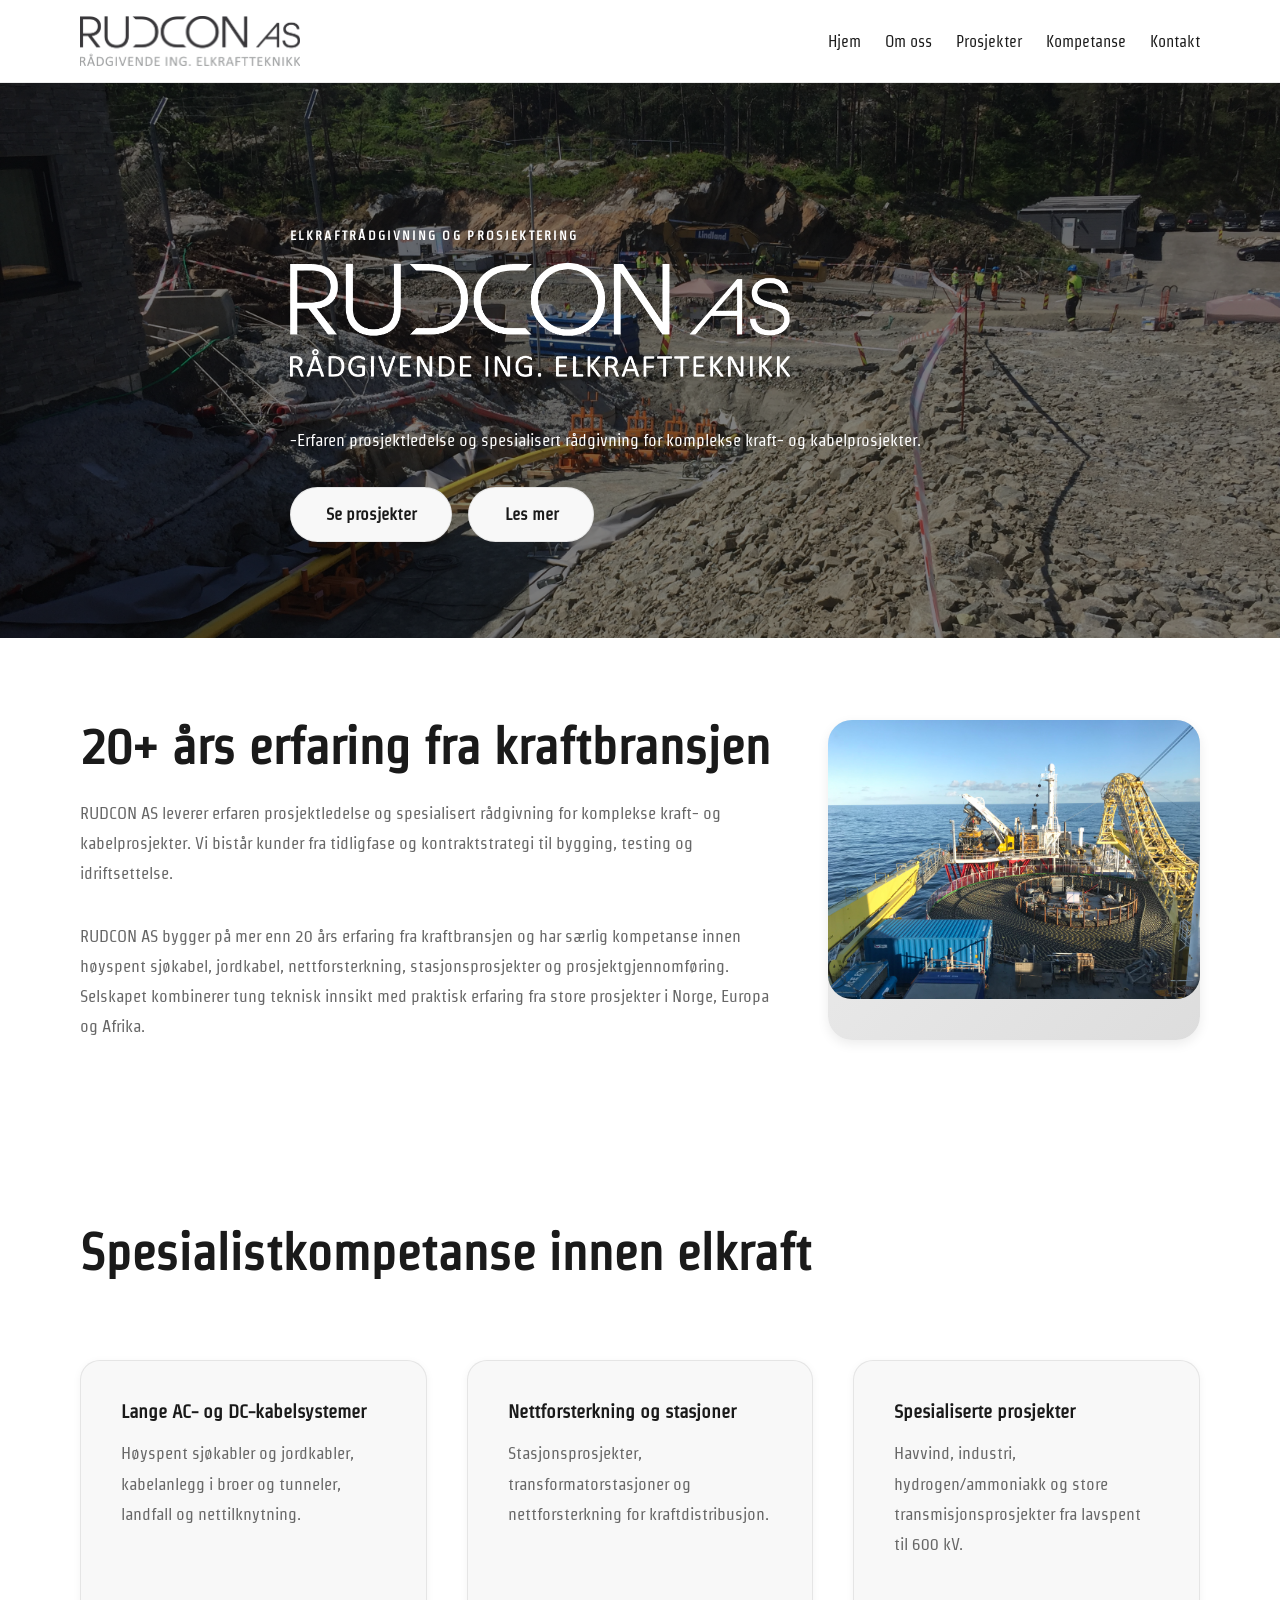
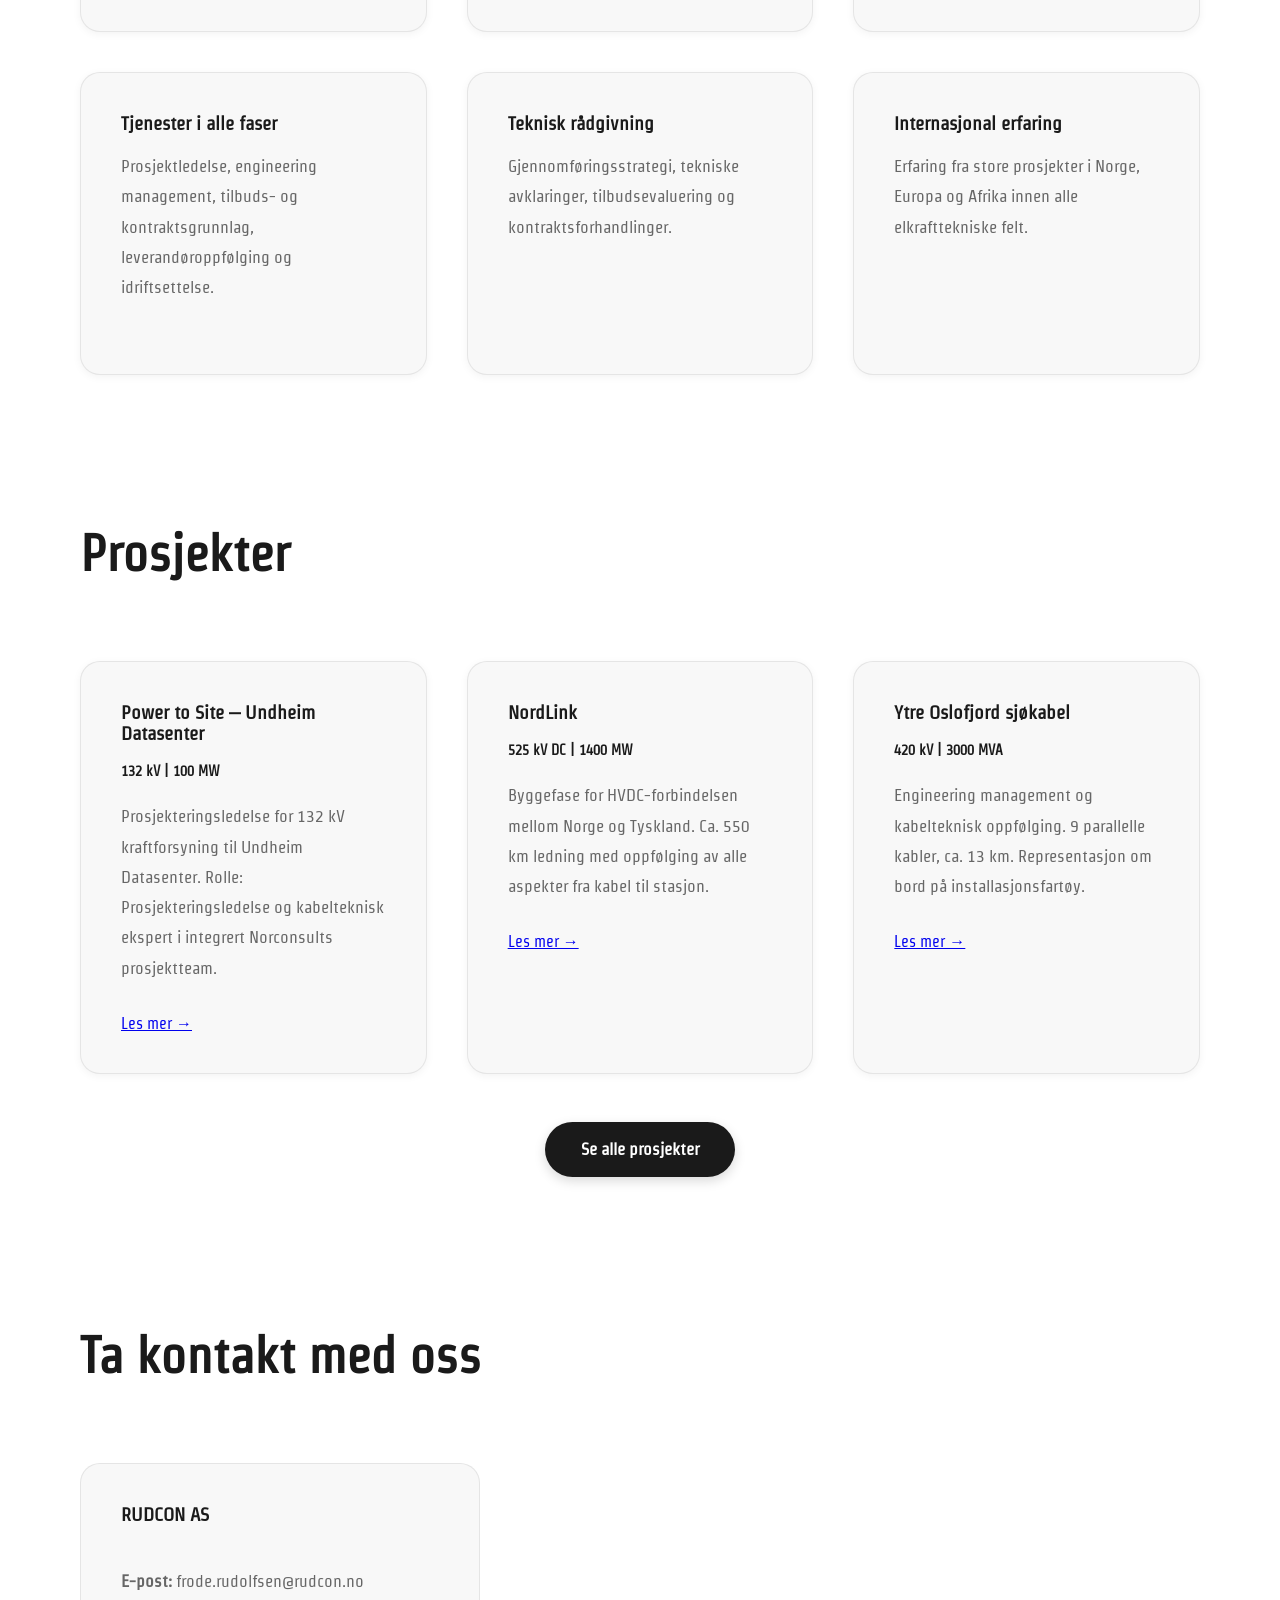
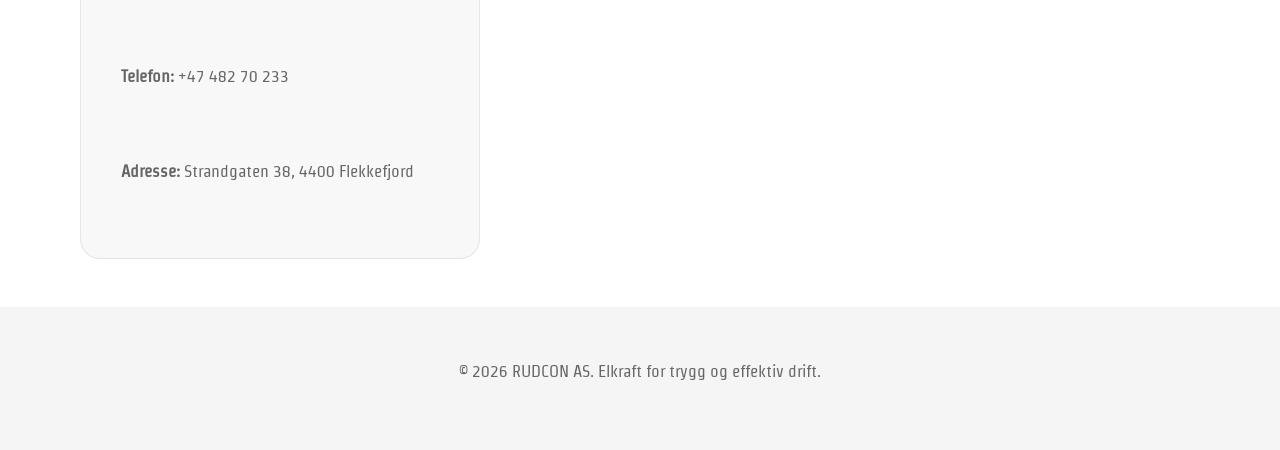
==== index.html @ 4cd3c8d9 "Oppdaterer elkraft-betegnelser" ====
<!DOCTYPE html>
<html lang="no">
  <head>
    <meta charset="UTF-8" />
    <meta name="viewport" content="width=device-width, initial-scale=1.0" />
    <title>RUDCON AS | Elkraft</title>
    <link rel="stylesheet" href="css/style.css" />
    <link rel="preconnect" href="https://fonts.googleapis.com">
    <link rel="preconnect" href="https://fonts.gstatic.com" crossorigin>
    <link href="https://fonts.googleapis.com/css2?family=Strait&display=swap" rel="stylesheet">
  </head>
  <body>
    <header class="site-header">
      <div class="container header-inner">
        <a class="brand" href="#home"><img src="assets/images/Logo RUDCON.PDF ny/RUDCON AS.png" alt="RUDCON AS" /></a>
        <nav class="site-nav" id="siteNav">
          <a href="#home">Hjem</a>
          <a href="#about">Om oss</a>
          <a href="projects.html">Prosjekter</a>
          <a href="#expertise">Kompetanse</a>
          <a href="#contact">Kontakt</a>
        </nav>
        <button class="menu-toggle" id="menuToggle" aria-label="Åpne meny">Meny</button>
      </div>
    </header>

    <main>
      <section class="hero" id="home">
        <div class="container hero-content">
          <p class="eyebrow">Elkraftrådgivning og prosjektering</p>
          <img src="assets/images/Logo RUDCON.PDF ny/RUDCON AS Hvit.png" alt="RUDCON AS" class="hero-logo" />
          <p>-Erfaren prosjektledelse og spesialisert rådgivning for komplekse kraft- og kabelprosjekter. </p>
          <div class="hero-actions">
            <a class="button secondary" href="projects.html">Se prosjekter</a>
            <a class="button secondary" href="#expertise">Les mer</a>
          </div>
        </div>
      </section> 

      <section class="section split" id="about">
        <div class="container split-inner">
          <div>
            <span class="eyebrow">Om RUDCON</span>
            <h2>20+ års erfaring fra kraftbransjen</h2>
            <p>RUDCON AS leverer erfaren prosjektledelse og spesialisert rådgivning for komplekse kraft- og kabelprosjekter. Vi bistår kunder fra tidligfase og kontraktstrategi til bygging, testing og idriftsettelse.</p>
            <p>RUDCON AS bygger på mer enn 20 års erfaring fra kraftbransjen og har særlig kompetanse innen høyspent sjøkabel, jordkabel, nettforsterkning, stasjonsprosjekter og prosjektgjennomføring. Selskapet kombinerer tung teknisk innsikt med praktisk erfaring fra store prosjekter i Norge, Europa og Afrika.</p>
          </div>
          <div class="image-card">
            <img src="assets/images/Prosjektbilder/IMG_7062.JPEG" alt="RUDCON AS team" style="width: 100%; height: 100%; object-fit: cover; border-radius: 1.5rem;" />
          </div>
        </div>
      </section>

      <section class="section" id="expertise">
        <div class="container">
          <div class="section-header">
            <span class="eyebrow">Kompetanseområder</span>
            <h2>Spesialistkompetanse innen elkraft</h2>
          </div>

          <div class="grid cards">
            <article class="card">
              <h3>Lange AC- og DC-kabelsystemer</h3>
              <p>Høyspent sjøkabler og jordkabler, kabelanlegg i broer og tunneler, landfall og nettilknytning.</p>
            </article>
            <article class="card">
              <h3>Nettforsterkning og stasjoner</h3>
              <p>Stasjonsprosjekter, transformatorstasjoner og nettforsterkning for kraftdistribusjon.</p>
            </article>
            <article class="card">
              <h3>Spesialiserte prosjekter</h3>
              <p>Havvind, industri, hydrogen/ammoniakk og store transmisjonsprosjekter fra lavspent til 600 kV.</p>
            </article>
            <article class="card">
              <h3>Tjenester i alle faser</h3>
              <p>Prosjektledelse, engineering management, tilbuds- og kontraktsgrunnlag, leverandøroppfølging og idriftsettelse.</p>
            </article>
            <article class="card">
              <h3>Teknisk rådgivning</h3>
              <p>Gjennomføringsstrategi, tekniske avklaringer, tilbudsevaluering og kontraktsforhandlinger.</p>
            </article>
            <article class="card">
              <h3>Internasjonal erfaring</h3>
              <p>Erfaring fra store prosjekter i Norge, Europa og Afrika innen alle elkrafttekniske felt.</p>
            </article>
          </div>
        </div>
      </section>

      <section class="section" id="projects">
        <div class="container">
          <div class="section-header">
            <span class="eyebrow">Prosjekter</span>
            <h2><a href="projects.html" style="color: var(--text); text-decoration: none;">Prosjekter</a></h2>
          </div>

          <div class="projects-grid">
            <article class="project-card">
              <h3><a href="projects/undheim-datasenter.html" style="color: var(--text); text-decoration: none;">Power to Site – Undheim Datasenter</a></h3>
              <p class="project-meta">132 kV | 100 MW</p>
              <p>Prosjekteringsledelse for 132 kV kraftforsyning til Undheim Datasenter. Rolle: Prosjekteringsledelse og kabelteknisk ekspert i integrert Norconsults prosjektteam.</p>
              <a href="projects/undheim-datasenter.html" class="link">Les mer →</a>
            </article>
            <article class="project-card">
              <h3><a href="projects/nordlink.html" style="color: var(--text); text-decoration: none;">NordLink</a></h3>
              <p class="project-meta">525 kV DC | 1400 MW</p>
              <p>Byggefase for HVDC-forbindelsen mellom Norge og Tyskland. Ca. 550 km ledning med oppfølging av alle aspekter fra kabel til stasjon.</p>
              <a href="projects/nordlink.html" class="link">Les mer →</a>
            </article>
            <article class="project-card">
              <h3><a href="projects/ytre-oslofjord.html" style="color: var(--text); text-decoration: none;">Ytre Oslofjord sjøkabel</a></h3>
              <p class="project-meta">420 kV | 3000 MVA</p>
              <p>Engineering management og kabelteknisk oppfølging. 9 parallelle kabler, ca. 13 km. Representasjon om bord på installasjonsfartøy.</p>
              <a href="projects/ytre-oslofjord.html" class="link">Les mer →</a>
            </article>
          </div>

          <div style="text-align: center; margin-top: 3rem;">
            <a href="projects.html" class="button primary">Se alle prosjekter</a>
          </div>
        </div>
      </section>

      <section class="section" id="contact">
        <div class="container">
          <div class="section-header">
            <span class="eyebrow">Kontaktinformasjon</span>
            <h2>Ta kontakt med oss</h2>
          </div>
          <div class="contact-info">
            <div class="contact-details">
              <h3>RUDCON AS</h3>
              <p><strong>E-post:</strong> frode.rudolfsen@rudcon.no</p>
              <p><strong>Telefon:</strong> +47 482 70 233</p>
              <p><strong>Adresse:</strong> Strandgaten 38, 4400 Flekkefjord</p>
            </div>
          </div>
        </div>
      </section>
    </main>

    <footer class="site-footer">
      <div class="container footer-inner">
        <p>© 2026 RUDCON AS. Elkraft for trygg og effektiv drift.</p>
      </div>
    </footer>

    <script src="js/main.js"></script>
  </body>
</html>
---- css/style.css ----
:root {
  color-scheme: light;
  font-family: "Strait", sans-serif;
  font-size: 16px;
  color: #1a1a1a;
  background: #ffffff;

  --bg: #ffffff;
  --surface: #f8f8f8;
  --surface-soft: #eeeeee;
  --text: #1a1a1a;
  --muted: #666666;
  --primary: #1a1a1a;
  --accent: #444444;
  --border: rgba(0, 0, 0, 0.08);
}

* {
  box-sizing: border-box;
}

html {
  scroll-behavior: smooth;
}

body {
  margin: 0;
  min-height: 100vh;
  background: var(--bg);
}

img {
  max-width: 100%;
  display: block;
}

button,
input,
textarea {
  font: inherit;
}

.container {
  width: min(1120px, calc(100% - 2rem));
  margin: 0 auto;
}

.site-header {
  position: sticky;
  top: 0;
  z-index: 20;
  background: rgba(255, 255, 255, 0.98);
  backdrop-filter: blur(12px);
  border-bottom: 1px solid rgba(0, 0, 0, 0.08);
}

.header-inner {
  display: flex;
  align-items: center;
  justify-content: space-between;
  gap: 1rem;
  padding: 1rem 0;
}

.brand {
  display: flex;
  align-items: center;
  text-decoration: none;
  height: 50px;
}

.brand img {
  height: 50px;
  width: auto;
  display: block;
}

.site-nav {
  display: flex;
  align-items: center;
  gap: 1.5rem;
}

.site-nav a {
  color: var(--text);
  text-decoration: none;
  transition: color 0.2s ease;
}

.site-nav a:hover {
  color: var(--primary);
}

.menu-toggle {
  display: none;
  border: none;
  background: transparent;
  color: var(--text);
  font-size: 0.95rem;
  cursor: pointer;
}

.hero {
  padding: 8rem 0 6rem;
  min-height: 60vh;
  display: flex;
  align-items: center;

  background:
    linear-gradient(
      rgba(0, 0, 0, 0.5),
      rgba(0, 0, 0, 0.5)
    ),
    url('../assets/images/Prosjektbilder/IMG_4701.JPEG');

  background-size: cover;
  background-position: center;
  background-repeat: no-repeat;
  background-attachment: fixed;
}
.hero-content {
  max-width: 700px;
}

.hero-logo {
  max-width: 500px;
  width: 100%;
  height: auto;
  margin-bottom: 3rem;
  display: block;
}

.eyebrow {
  display: inline-block;
  margin-bottom: 1rem;
  color: #ffffff;
  font-weight: 700;
  text-transform: uppercase;
  letter-spacing: 0.18em;
  font-size: 0.8rem;
}

h1,
h2,
h3 {
  margin: 0;
  color: var(--text);
}

h1 {
  font-size: clamp(2.5rem, 6vw, 4.5rem);
  line-height: 1.1;
  margin-bottom: 1.5rem;
  font-weight: 700;
}

h2 {
  font-size: clamp(2rem, 4vw, 3.2rem);
  margin-bottom: 1.5rem;
  font-weight: 700;
}

p {
  line-height: 1.8;
  color: var(--muted);
  margin-bottom: 2rem;
  font-size: 1.05rem;
}

.hero-content p {
  color: #ffffff;
}

.hero-actions {
  display: flex;
  flex-wrap: wrap;
  gap: 1rem;
}

.button {
  display: inline-flex;
  align-items: center;
  justify-content: center;
  padding: 1.1rem 2.2rem;
  border-radius: 999px;
  text-decoration: none;
  transition: transform 0.2s ease, background-color 0.2s ease, box-shadow 0.2s ease;
  border: 1px solid transparent;
  font-weight: 600;
  font-size: 1.05rem;
}

.button:hover {
  transform: translateY(-1px);
}

.primary {
  background: #1a1a1a;
  color: #ffffff;
  box-shadow: 0 4px 12px rgba(0, 0, 0, 0.15);
}

.primary:hover {
  box-shadow: 0 6px 16px rgba(0, 0, 0, 0.2);
  background: #333333;
}

.secondary {
  background: var(--surface);
  color: var(--text);
  border-color: var(--border);
}

.section {
  padding: 3rem 0;
}

.section-header {
  display: grid;
  gap: 1.5rem;
  margin-bottom: 3.5rem;
}

.cards {
  display: grid;
  gap: 2.5rem;
  grid-template-columns: repeat(auto-fit, minmax(280px, 1fr));
}

.card {
  background: var(--surface);
  border: 1px solid var(--border);
  border-radius: 1.25rem;
  padding: 2.5rem;
  box-shadow: 0 2px 8px rgba(0, 0, 0, 0.05);
  transition: transform 0.3s ease, box-shadow 0.3s ease;
}

.card:hover {
  transform: translateY(-2px);
  box-shadow: 0 4px 12px rgba(0, 0, 0, 0.08);
}

.card h3 {
  margin-bottom: 1rem;
}

.split-inner {
  display: grid;
  grid-template-columns: minmax(0, 1.3fr) minmax(300px, 0.7fr);
  align-items: center;
  gap: 3.5rem;
}

.image-card {
  min-height: 320px;
  border-radius: 1.5rem;
  background: linear-gradient(135deg, #eeeeee 0%, #dddddd 100%);
  box-shadow: 0 4px 12px rgba(0, 0, 0, 0.08);
}

.feature-list li {
  background: var(--surface-soft);
  padding: 0.9rem 1rem;
  border-radius: 0.9rem;
  color: var(--text);
}

.projects-grid {
  display: grid;
  gap: 2.5rem;
  grid-template-columns: repeat(auto-fit, minmax(280px, 1fr));
}

.project-card {
  background: var(--surface);
  border: 1px solid var(--border);
  border-radius: 1.25rem;
  padding: 2.5rem;
  box-shadow: 0 2px 8px rgba(0, 0, 0, 0.05);
  transition: transform 0.3s ease, box-shadow 0.3s ease;
}

.project-card:hover {
  transform: translateY(-2px);
  box-shadow: 0 4px 12px rgba(0, 0, 0, 0.08);
}

.project-card h3 {
  margin-bottom: 0.5rem;
}

.project-meta {
  font-size: 0.9rem;
  color: var(--primary);
  font-weight: 600;
  margin-bottom: 1rem;
}

.contact-grid {
  display: grid;
  gap: 3rem;
  grid-template-columns: 1fr 1fr;
}

.contact-info {
  background: var(--surface);
  border: 1px solid var(--border);
  border-radius: 1.25rem;
  padding: 2.5rem;
  max-width: 400px;
}

.contact-details {
  display: grid;
  gap: 1rem;
}

.contact-details h3 {
  margin-bottom: 0.5rem;
}



.site-footer {
  padding: 2rem 0;
  background: #f5f5f5;
}

.footer-inner {
  display: flex;
  justify-content: center;
  color: var(--muted);
}

@media (max-width: 860px) {
  .split-inner,
  .contact-grid {
    grid-template-columns: 1fr;
  }

  .projects-grid {
    grid-template-columns: repeat(auto-fit, minmax(200px, 1fr));
  }
}

@media (max-width: 700px) {
  .site-nav {
    position: fixed;
    inset: 72px 0 auto;
    flex-direction: column;
    align-items: stretch;
    background: var(--bg);
    margin: 0;
    padding: 1rem;
    border-top: 1px solid var(--border);
    display: none;
  }

  .site-nav.open {
    display: flex;
  }

  .menu-toggle {
    display: inline-flex;
  }
}
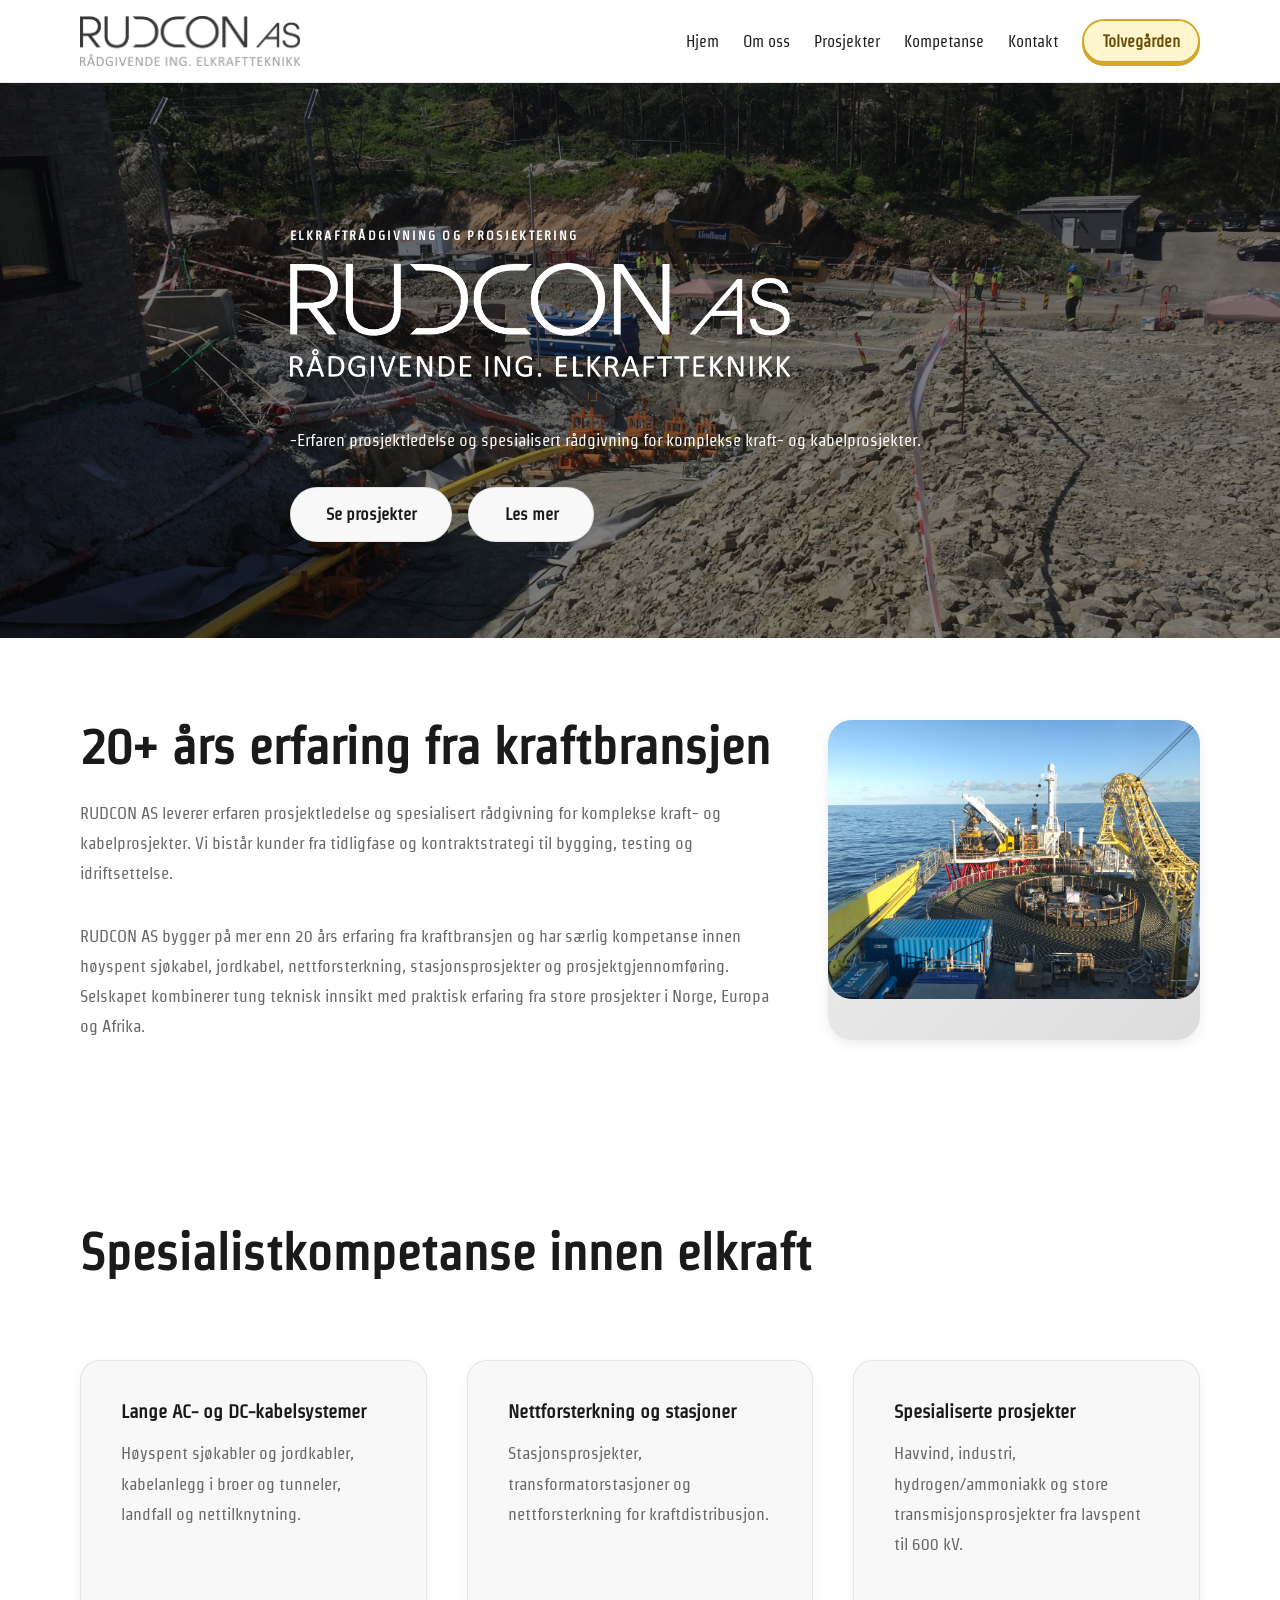
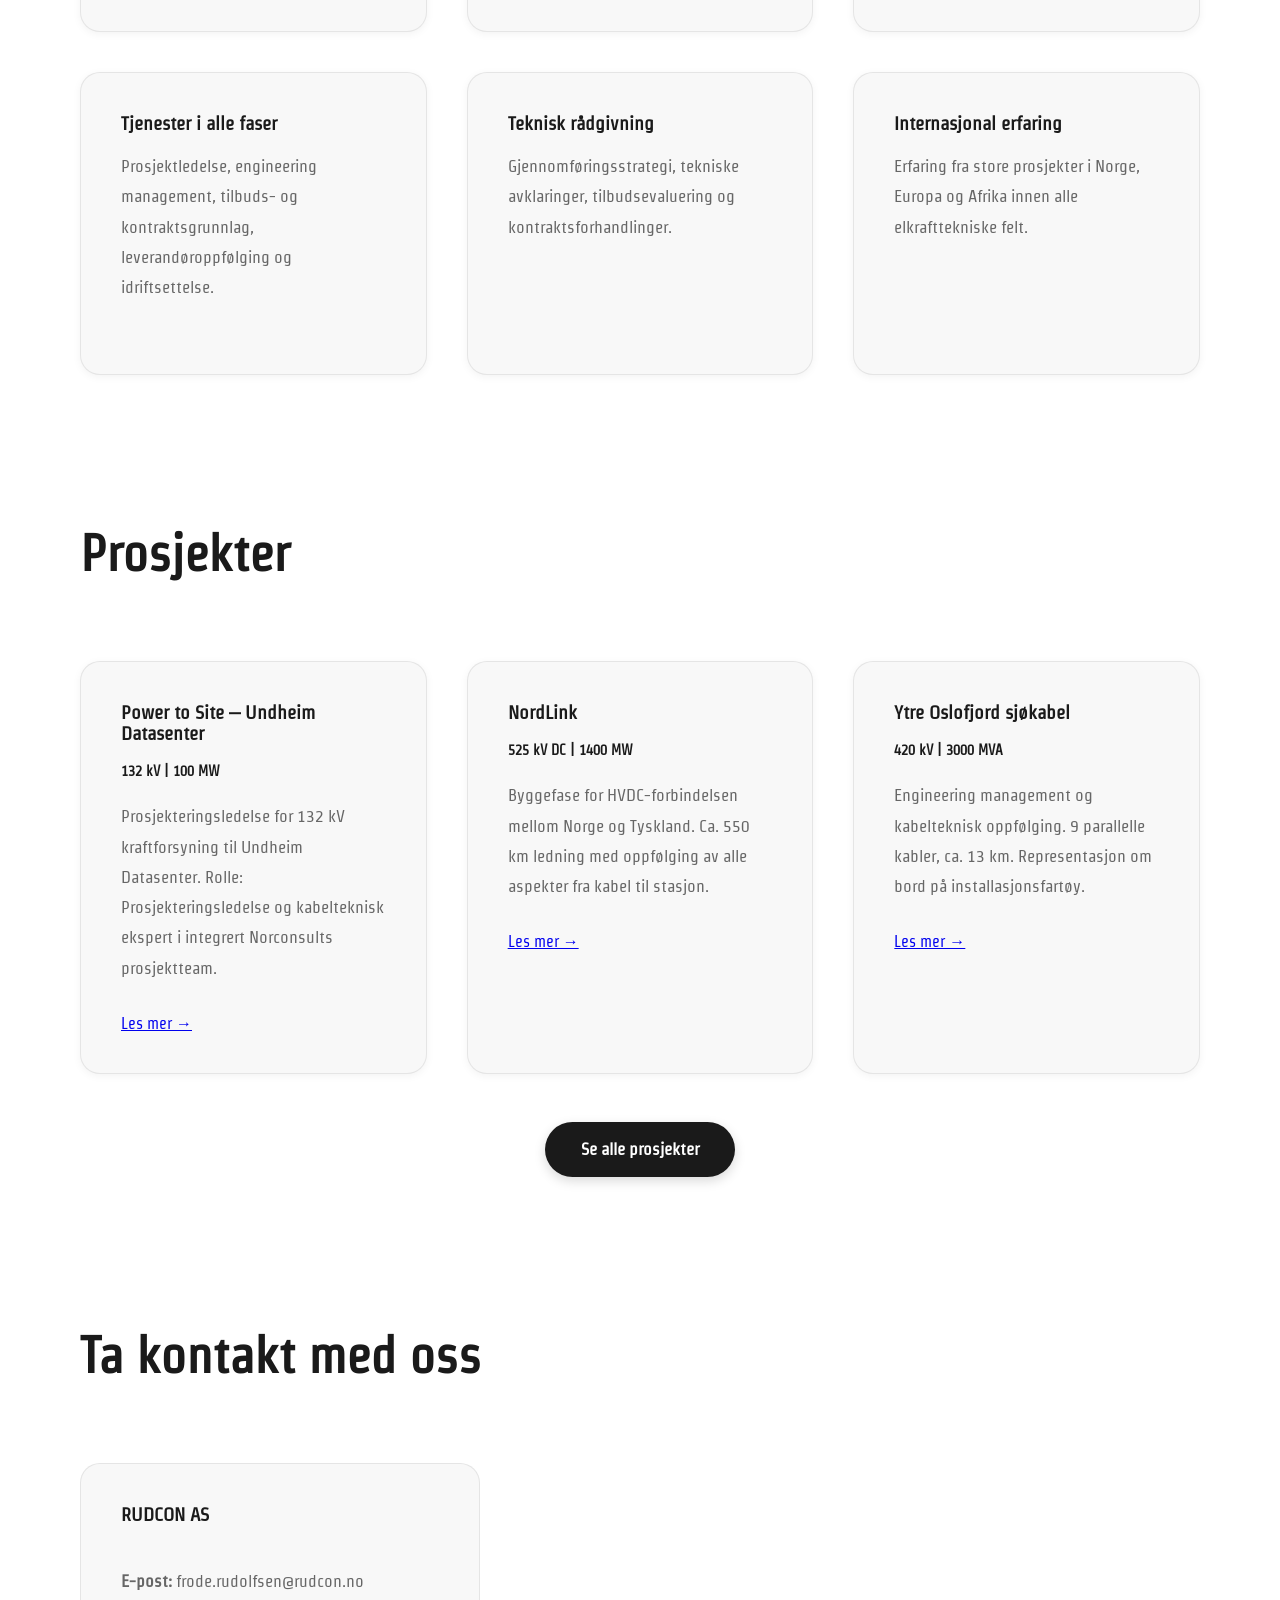
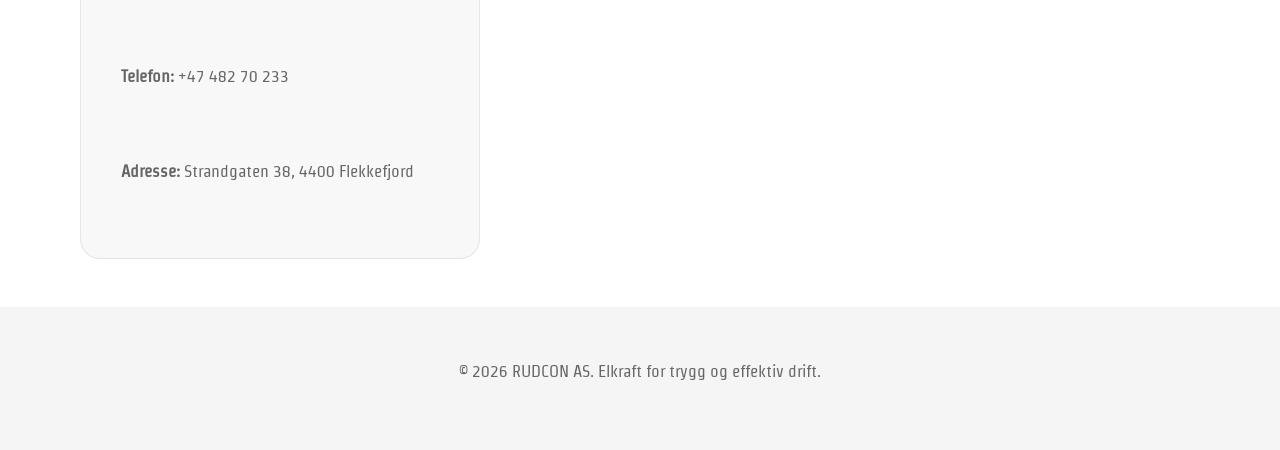
==== commit 42b6f548: "Oppdater RUDCON-nettside og Tolvegården-lenke" ====
--- a/index.html
+++ b/index.html
@@ -3,6 +3,18 @@
   <head>
     <meta charset="UTF-8" />
     <meta name="viewport" content="width=device-width, initial-scale=1.0" />
+    <meta name="description" content="RUDCON AS leverer elkraftrådgivning, prosjektledelse og prosjektering for kraft- og kabelprosjekter." />
+    <link rel="icon" type="image/svg+xml" href="assets/icons/rudcon-favicon.svg" />
+    <link rel="apple-touch-icon" href="assets/icons/rudcon-favicon.svg" />
+    <script type="application/ld+json">
+      {
+        "@context": "https://schema.org",
+        "@type": "Organization",
+        "name": "RUDCON AS",
+        "url": "https://rudcon.no/",
+        "logo": "https://rudcon.no/assets/icons/rudcon-favicon.svg"
+      }
+    </script>
     <title>RUDCON AS | Elkraft</title>
     <link rel="stylesheet" href="css/style.css" />
     <link rel="preconnect" href="https://fonts.googleapis.com">
@@ -19,6 +31,7 @@
           <a href="projects.html">Prosjekter</a>
           <a href="#expertise">Kompetanse</a>
           <a href="#contact">Kontakt</a>
+          <a class="nav-featured" href="tolvegaarden/index.html">Tolvegården</a>
         </nav>
         <button class="menu-toggle" id="menuToggle" aria-label="Åpne meny">Meny</button>
       </div>
--- a/css/style.css
+++ b/css/style.css
@@ -91,6 +91,24 @@
   color: var(--primary);
 }
 
+.site-nav .nav-featured {
+  padding: 0.7rem 1.15rem;
+  border: 2px solid #d4a72c;
+  border-radius: 999px;
+  background: #fff5cf;
+  color: #6b4d00;
+  font-weight: 700;
+  box-shadow: 0 3px 0 #d4a72c;
+  transition: transform 0.2s ease, background-color 0.2s ease, box-shadow 0.2s ease;
+}
+
+.site-nav .nav-featured:hover {
+  background: #ffeaa3;
+  color: #4f3900;
+  transform: translateY(-1px);
+  box-shadow: 0 4px 0 #d4a72c;
+}
+
 .menu-toggle {
   display: none;
   border: none;
@@ -345,6 +363,18 @@
 }
 
 @media (max-width: 700px) {
+  .hero {
+    min-height: 70svh;
+    padding: 5rem 0 4rem;
+    background-position: center center;
+    background-attachment: scroll;
+  }
+
+  .hero-logo {
+    max-width: min(100%, 360px);
+    margin-bottom: 2rem;
+  }
+
   .site-nav {
     position: fixed;
     inset: 72px 0 auto;
@@ -361,6 +391,11 @@
     display: flex;
   }
 
+  .site-nav .nav-featured {
+    text-align: center;
+    margin-top: 0.35rem;
+  }
+
   .menu-toggle {
     display: inline-flex;
   }
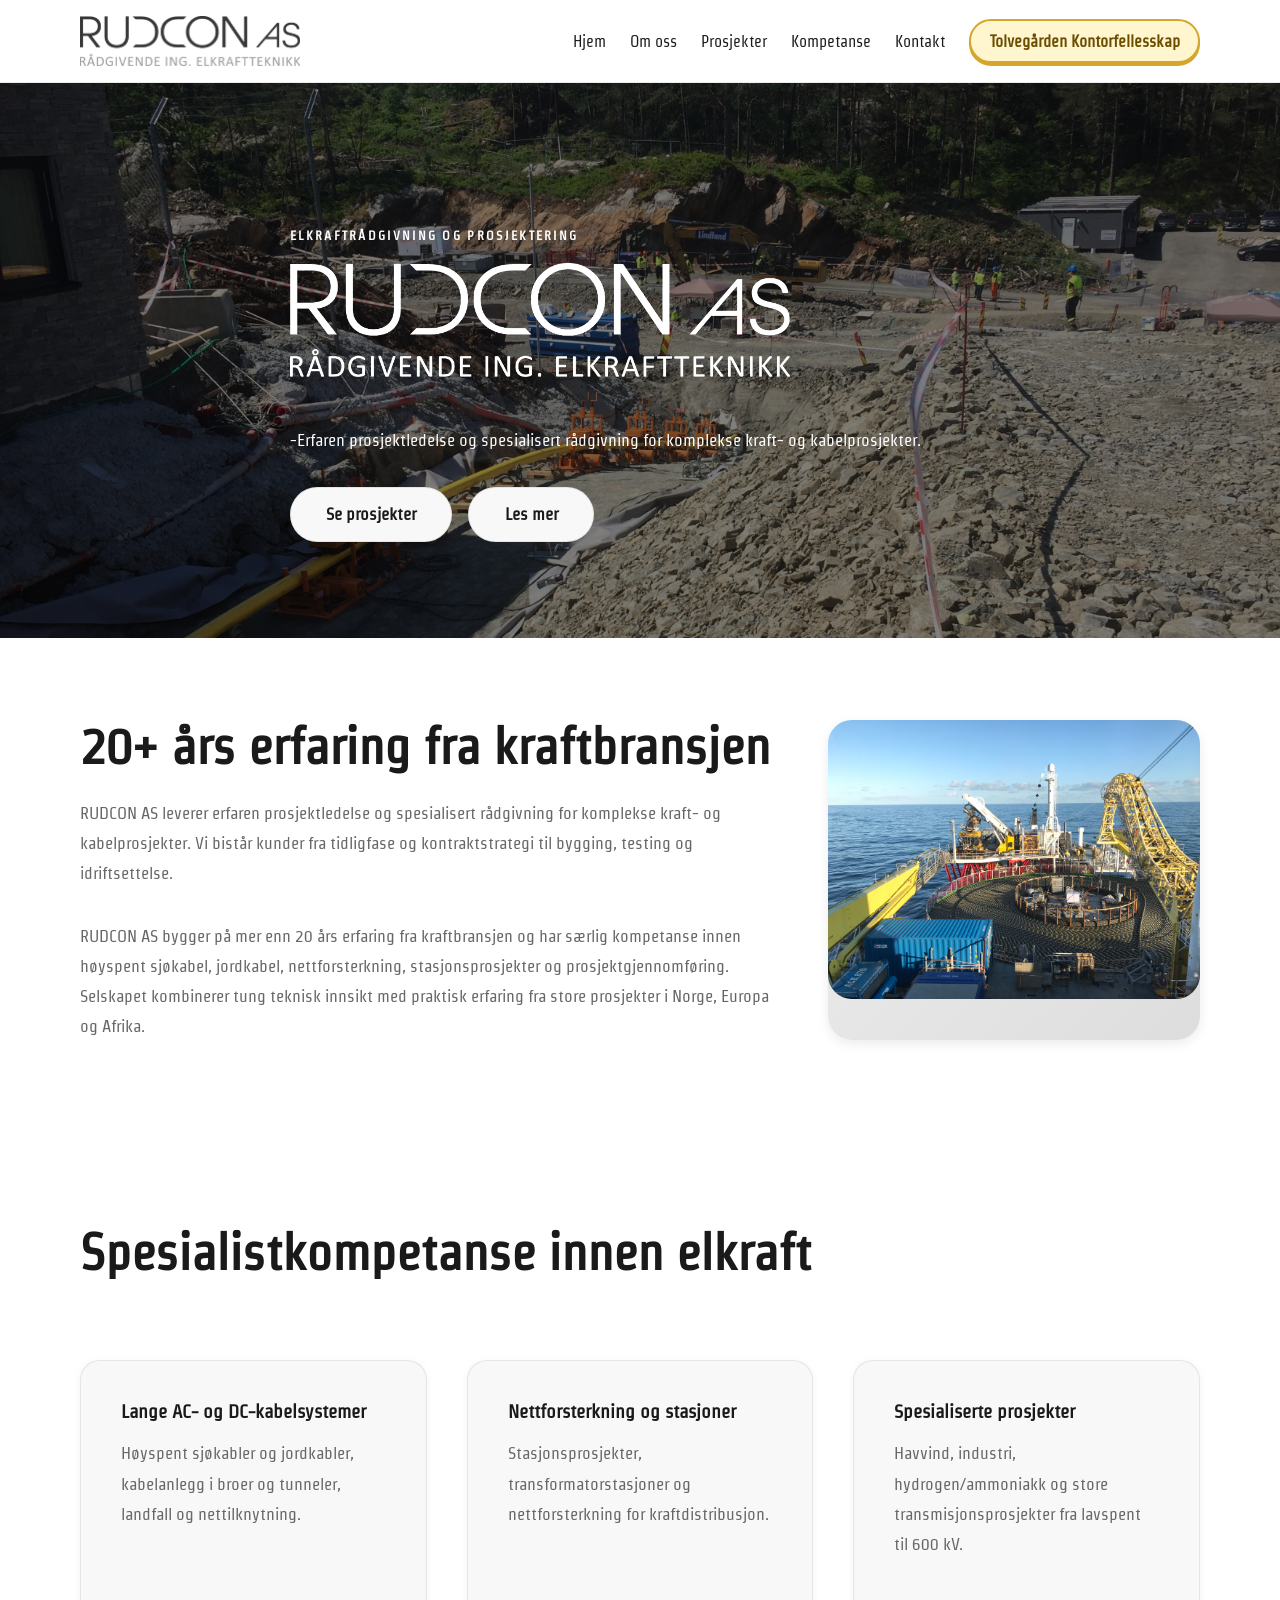
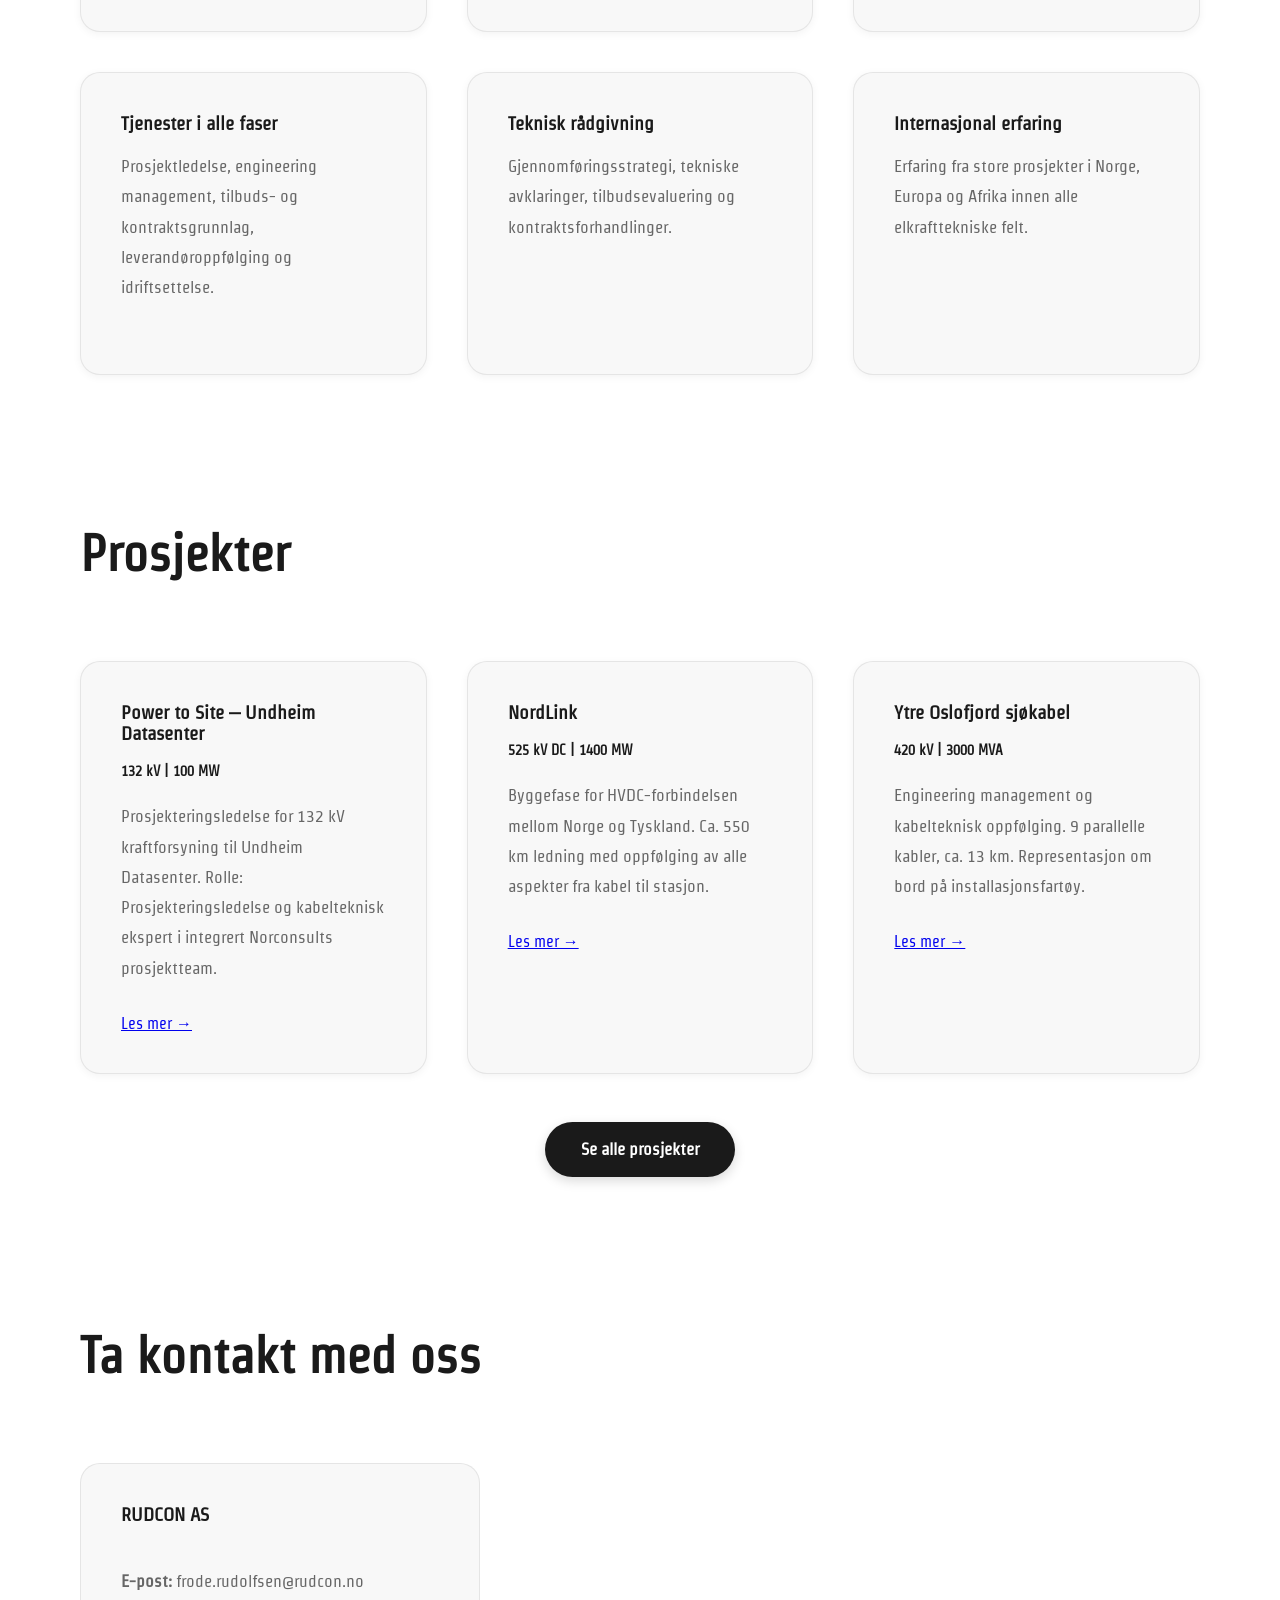
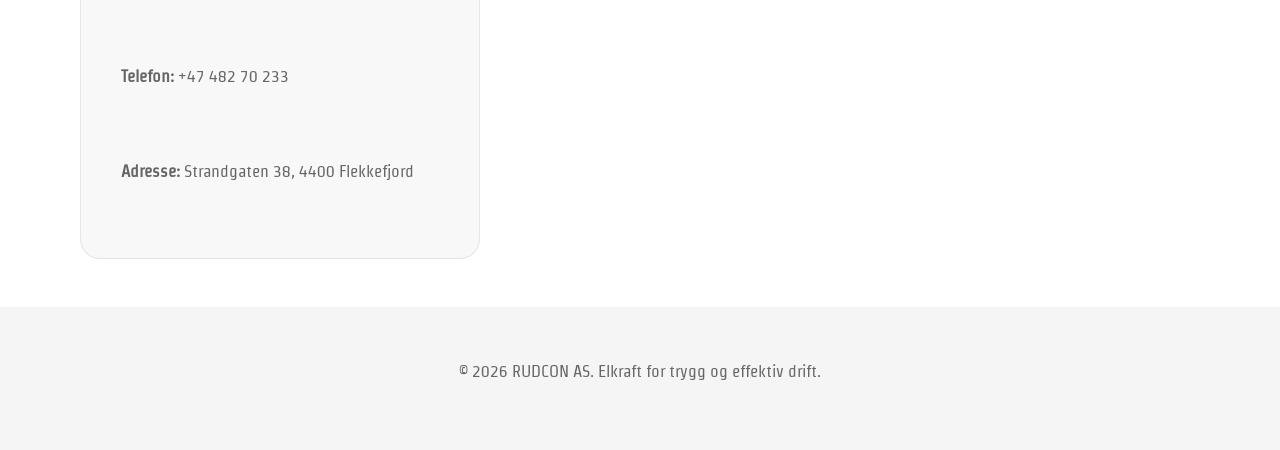
==== commit 10afb78a: "knapp" ====
--- a/index.html
+++ b/index.html
@@ -31,7 +31,7 @@
           <a href="projects.html">Prosjekter</a>
           <a href="#expertise">Kompetanse</a>
           <a href="#contact">Kontakt</a>
-          <a class="nav-featured" href="tolvegaarden/index.html">Tolvegården</a>
+          <a class="nav-featured" href="tolvegaarden/tolvegaarden.html">Tolvegården Kontorfellesskap</a>
         </nav>
         <button class="menu-toggle" id="menuToggle" aria-label="Åpne meny">Meny</button>
       </div>
--- a/css/style.css
+++ b/css/style.css
@@ -163,6 +163,10 @@
 h3 {
   margin: 0;
   color: var(--text);
+}
+
+.project-hero p {
+  color: #ffffff;
 }
 
 h1 {
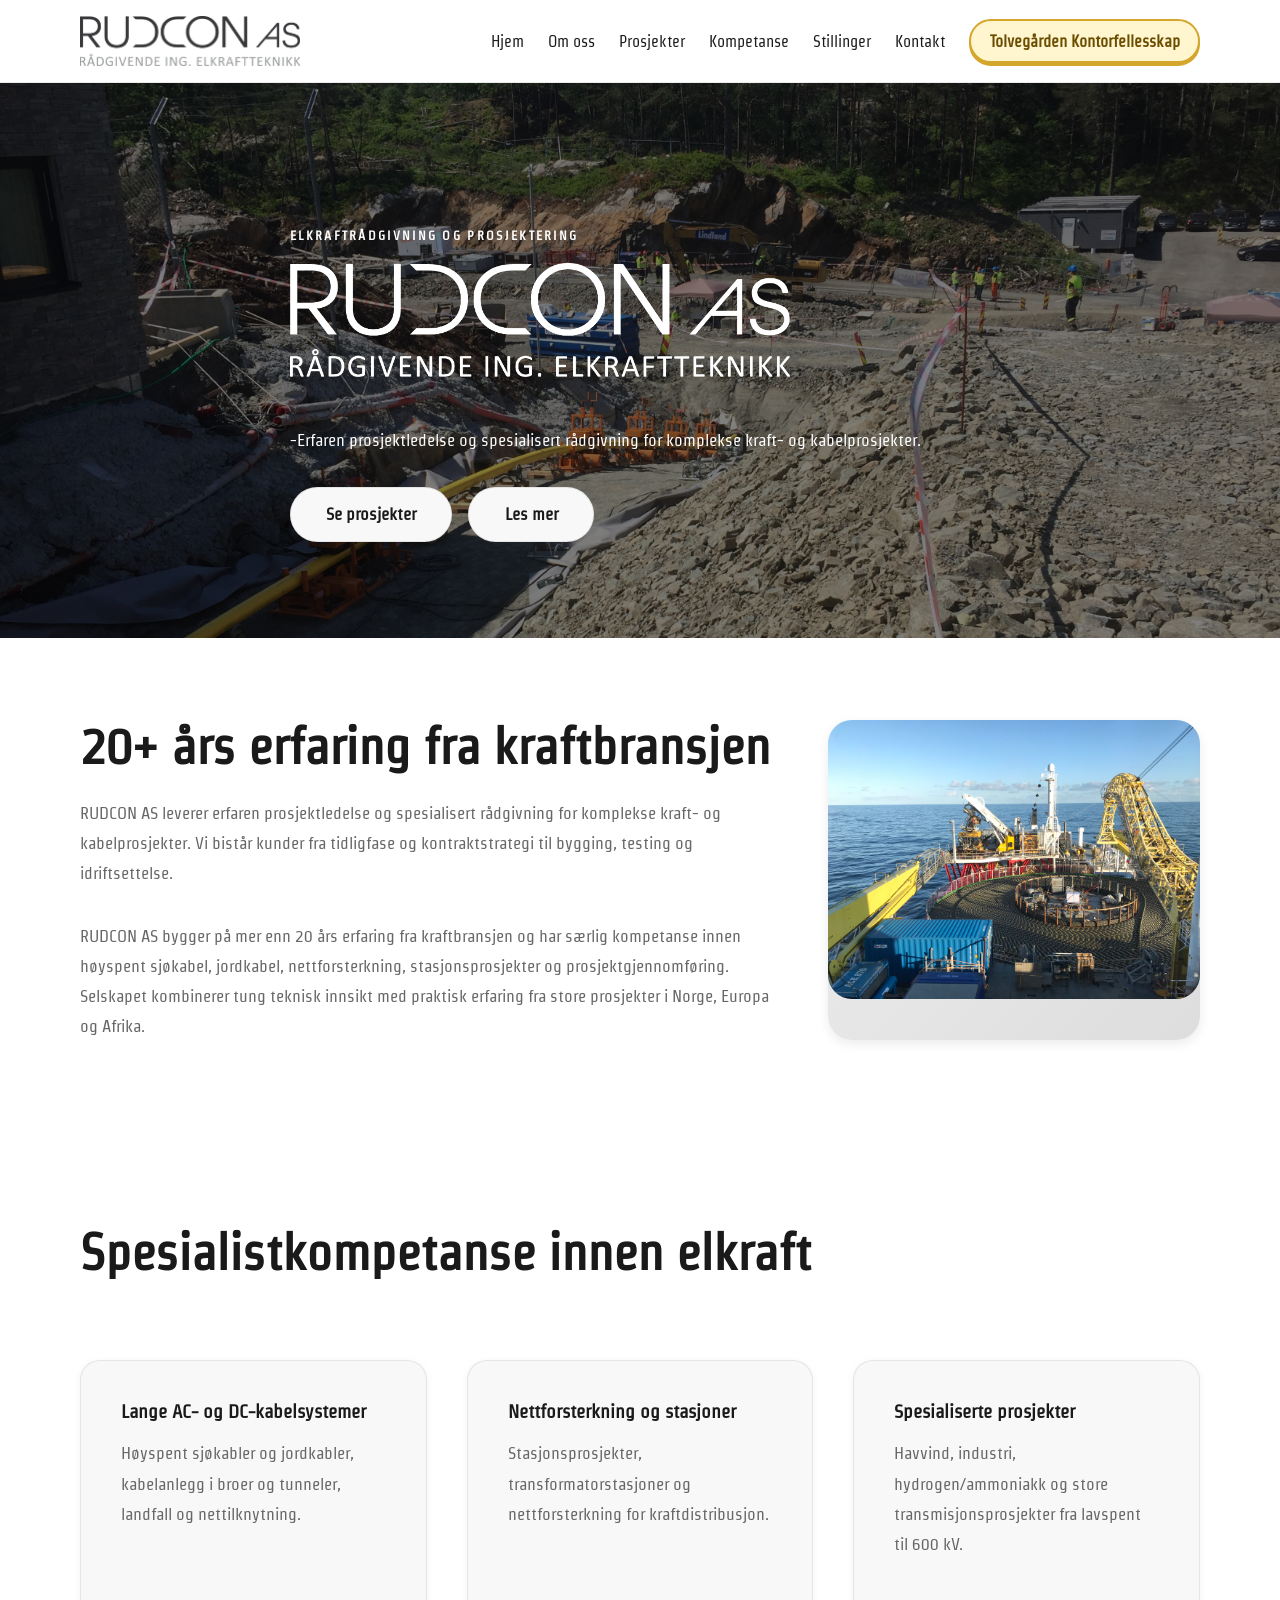
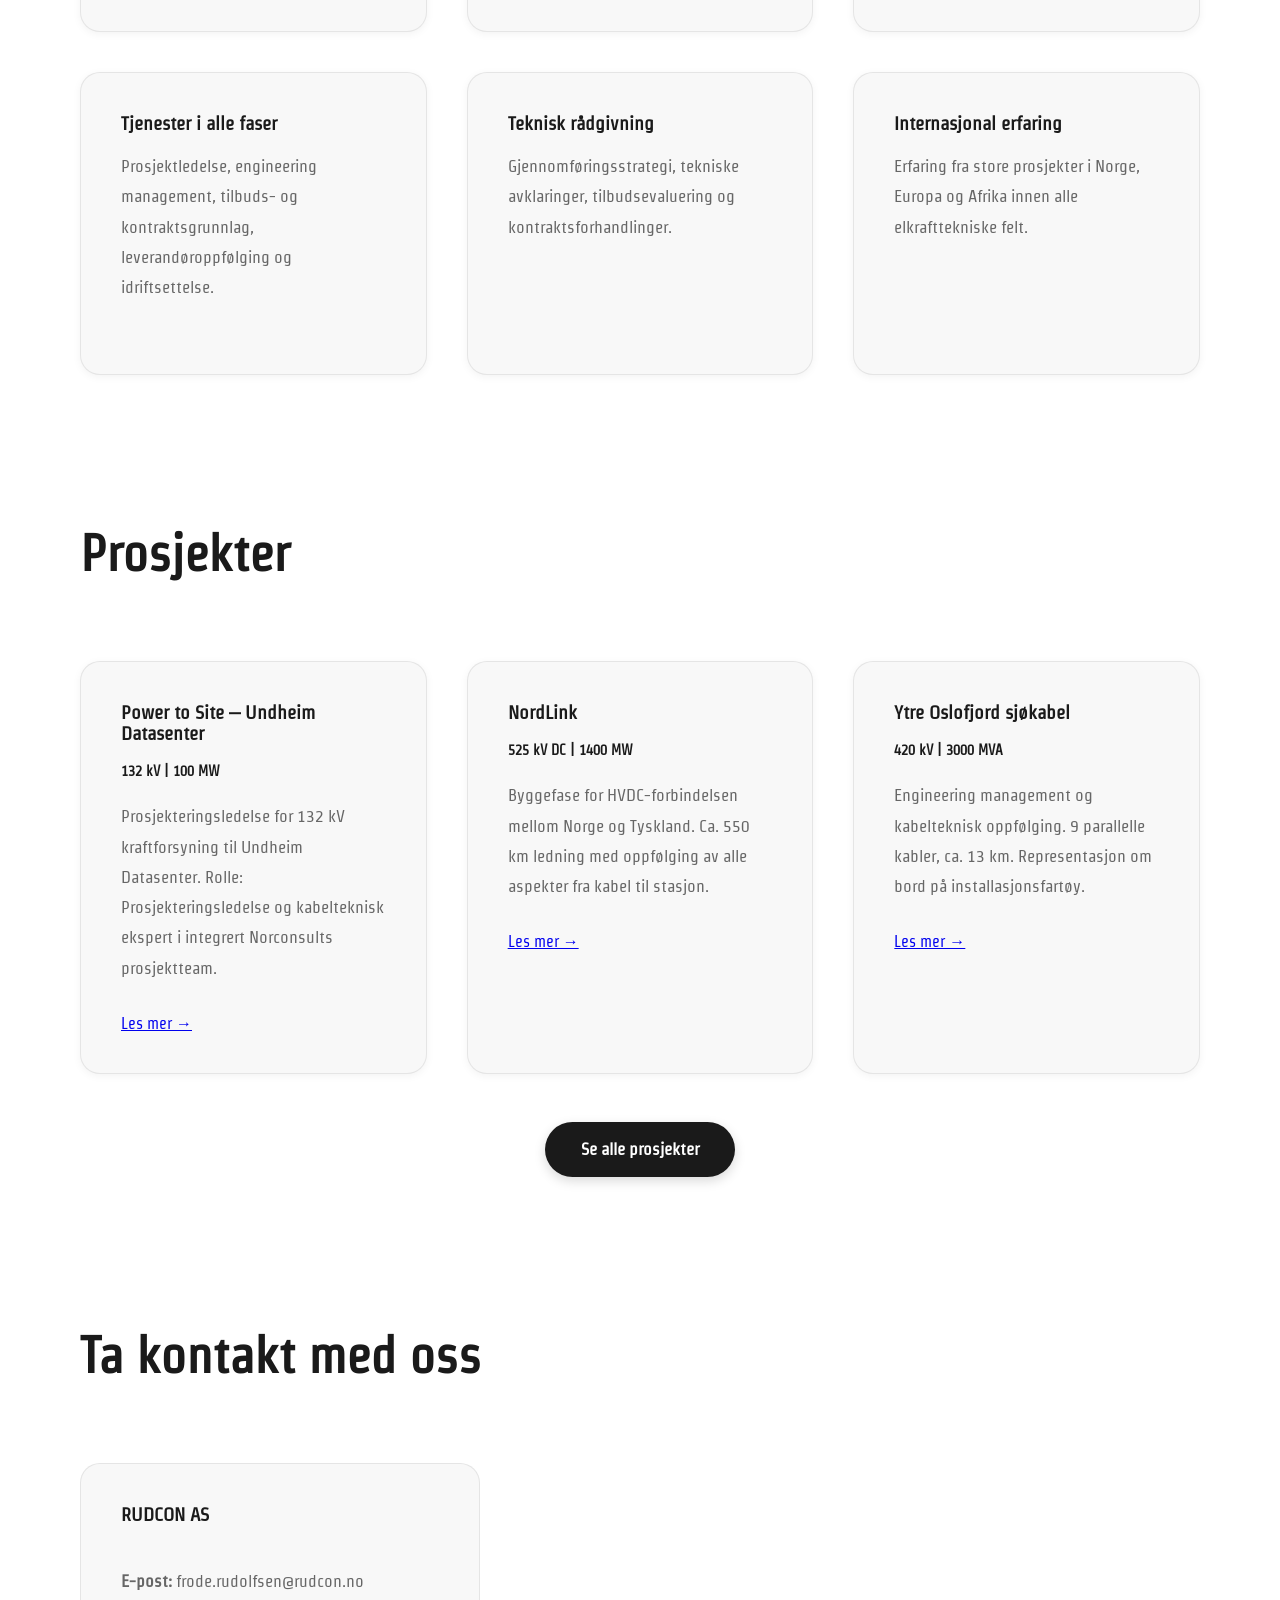
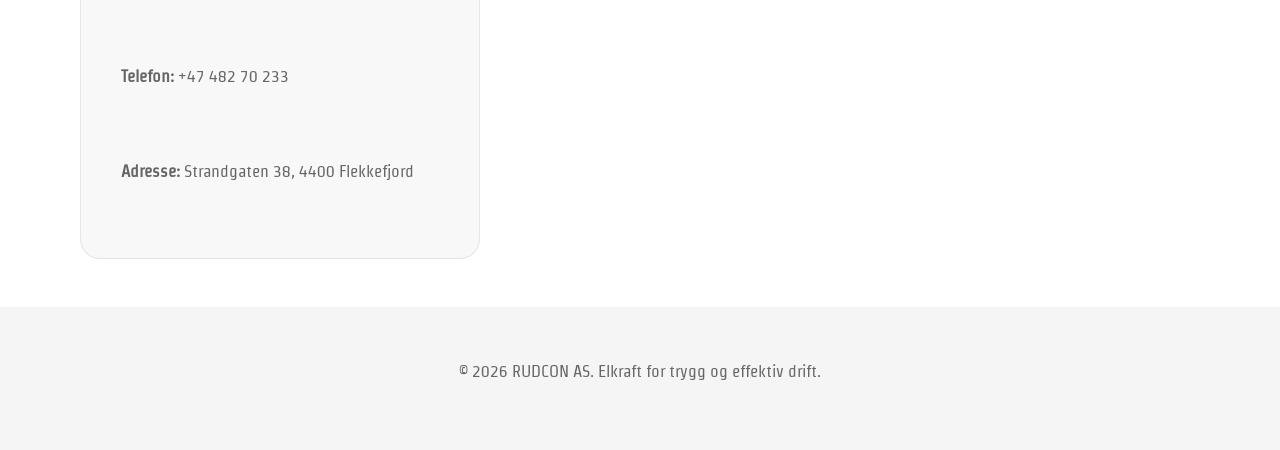
==== commit 977d762b: "Lagt til stillingsannonse" ====
--- a/index.html
+++ b/index.html
@@ -4,15 +4,15 @@
     <meta charset="UTF-8" />
     <meta name="viewport" content="width=device-width, initial-scale=1.0" />
     <meta name="description" content="RUDCON AS leverer elkraftrådgivning, prosjektledelse og prosjektering for kraft- og kabelprosjekter." />
-    <link rel="icon" type="image/svg+xml" href="assets/icons/rudcon-favicon.svg" />
-    <link rel="apple-touch-icon" href="assets/icons/rudcon-favicon.svg" />
+    <link rel="icon" type="image/svg+xml" href="assets/icons/rudcon-favicon.PNG" />
+    <link rel="apple-touch-icon" href="assets/icons/rudcon-favicon.PNG" />
     <script type="application/ld+json">
       {
         "@context": "https://schema.org",
         "@type": "Organization",
         "name": "RUDCON AS",
         "url": "https://rudcon.no/",
-        "logo": "https://rudcon.no/assets/icons/rudcon-favicon.svg"
+        "logo": "https://rudcon.no/assets/icons/rudcon-favicon.PNG"
       }
     </script>
     <title>RUDCON AS | Elkraft</title>
@@ -30,6 +30,7 @@
           <a href="#about">Om oss</a>
           <a href="projects.html">Prosjekter</a>
           <a href="#expertise">Kompetanse</a>
+          <a href="stillinger.html">Stillinger</a>
           <a href="#contact">Kontakt</a>
           <a class="nav-featured" href="tolvegaarden/tolvegaarden.html">Tolvegården Kontorfellesskap</a>
         </nav>
